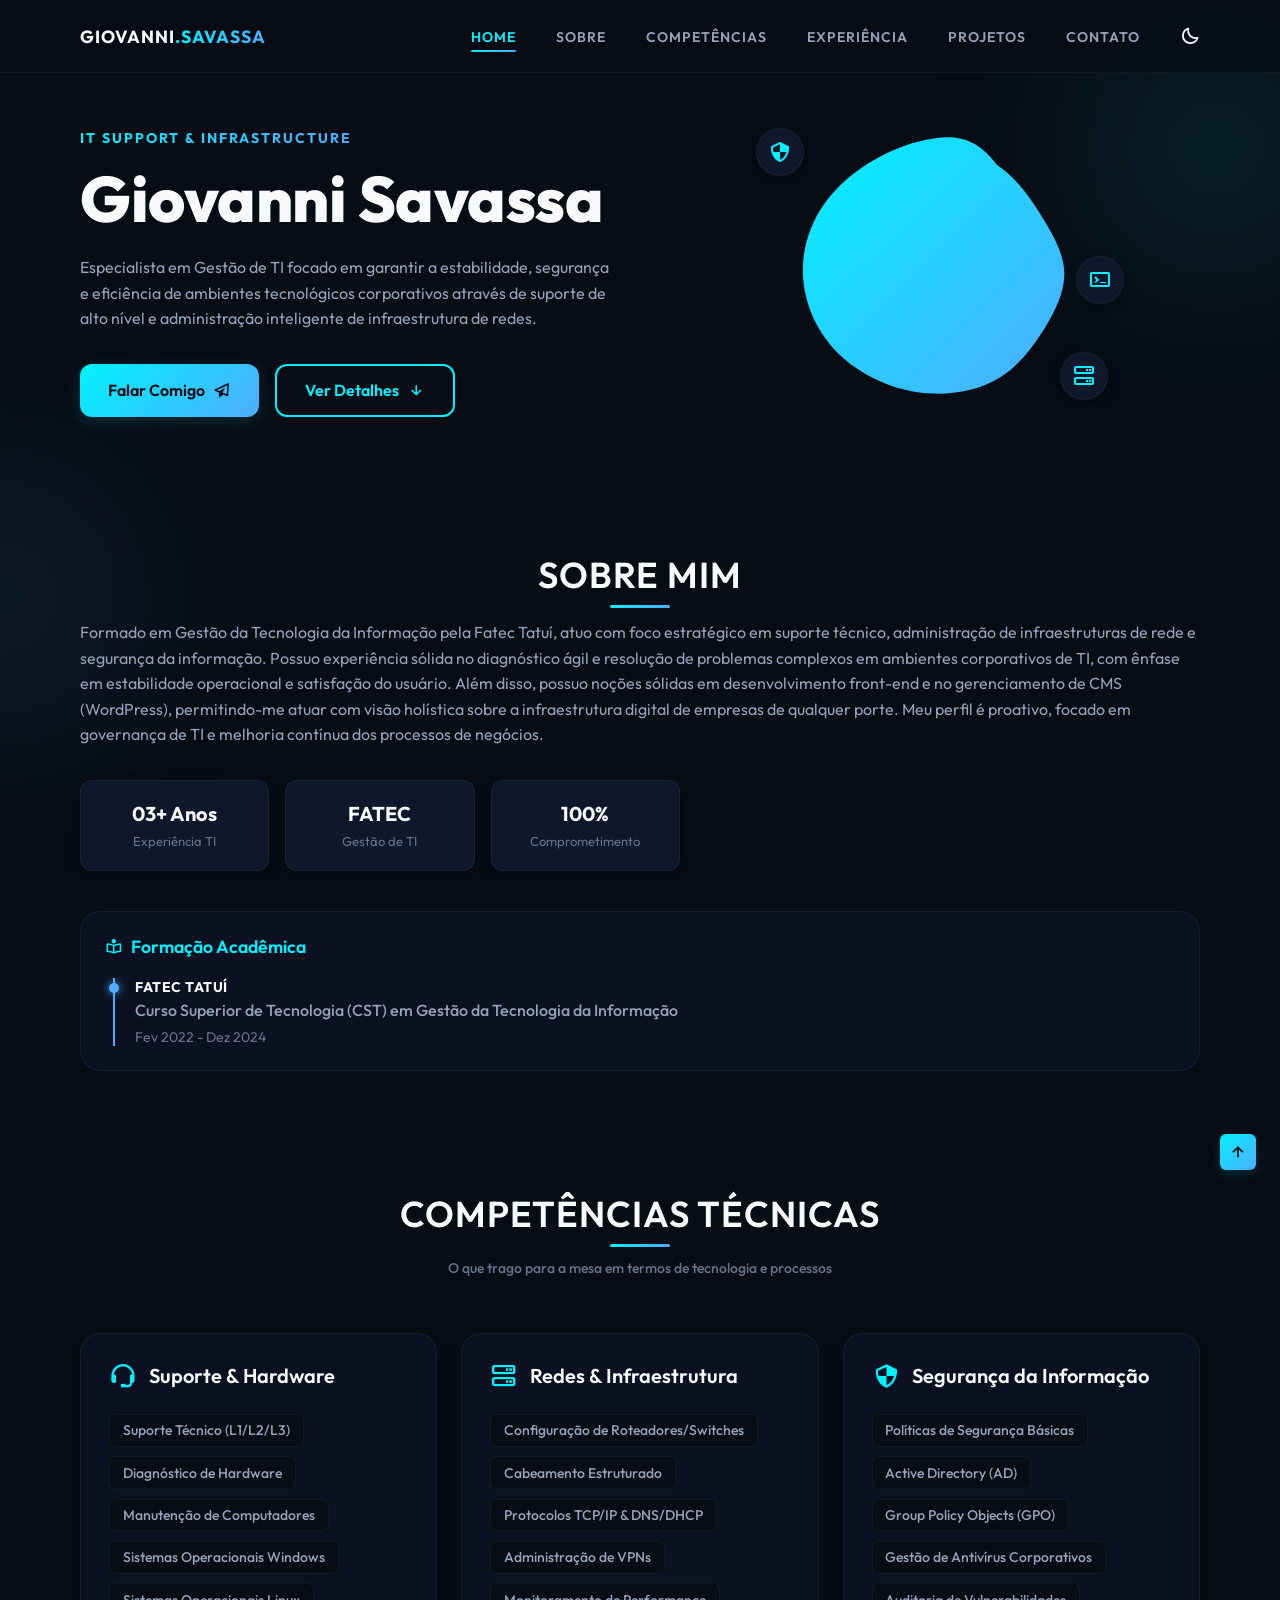
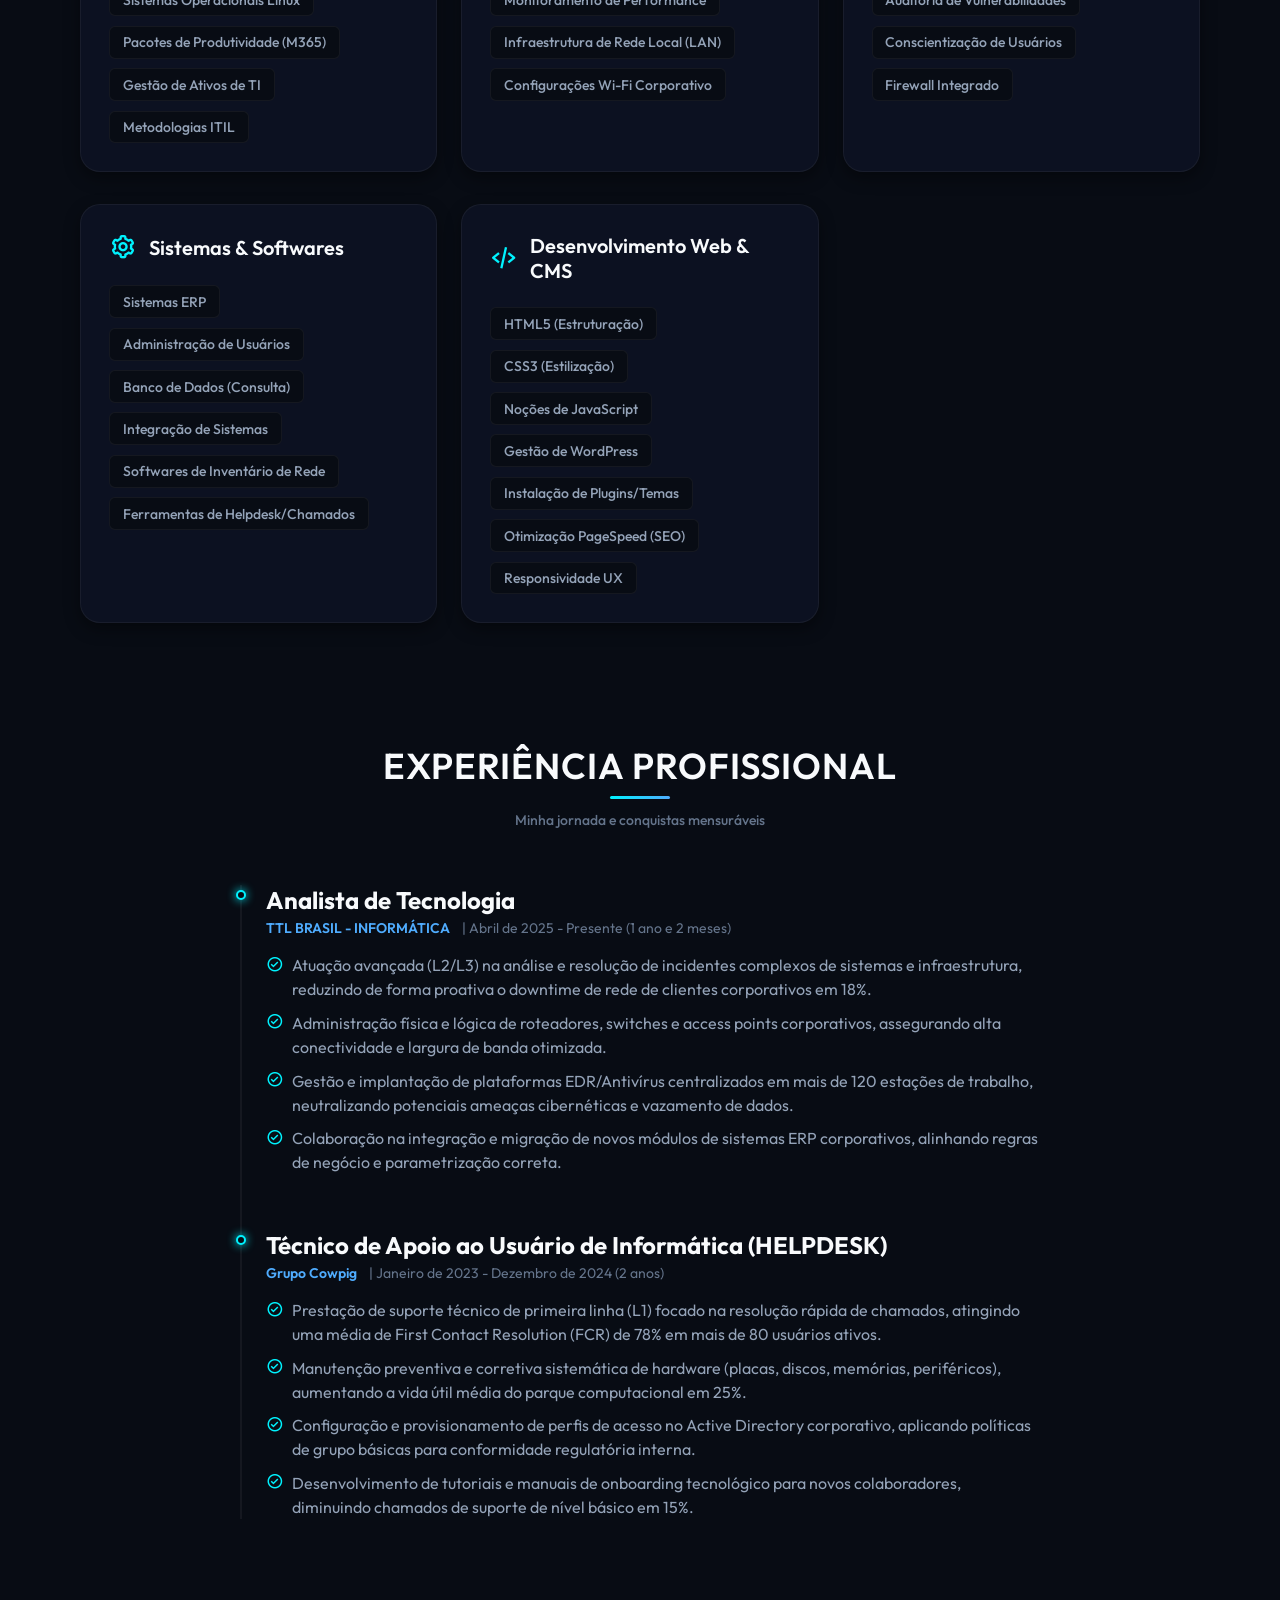
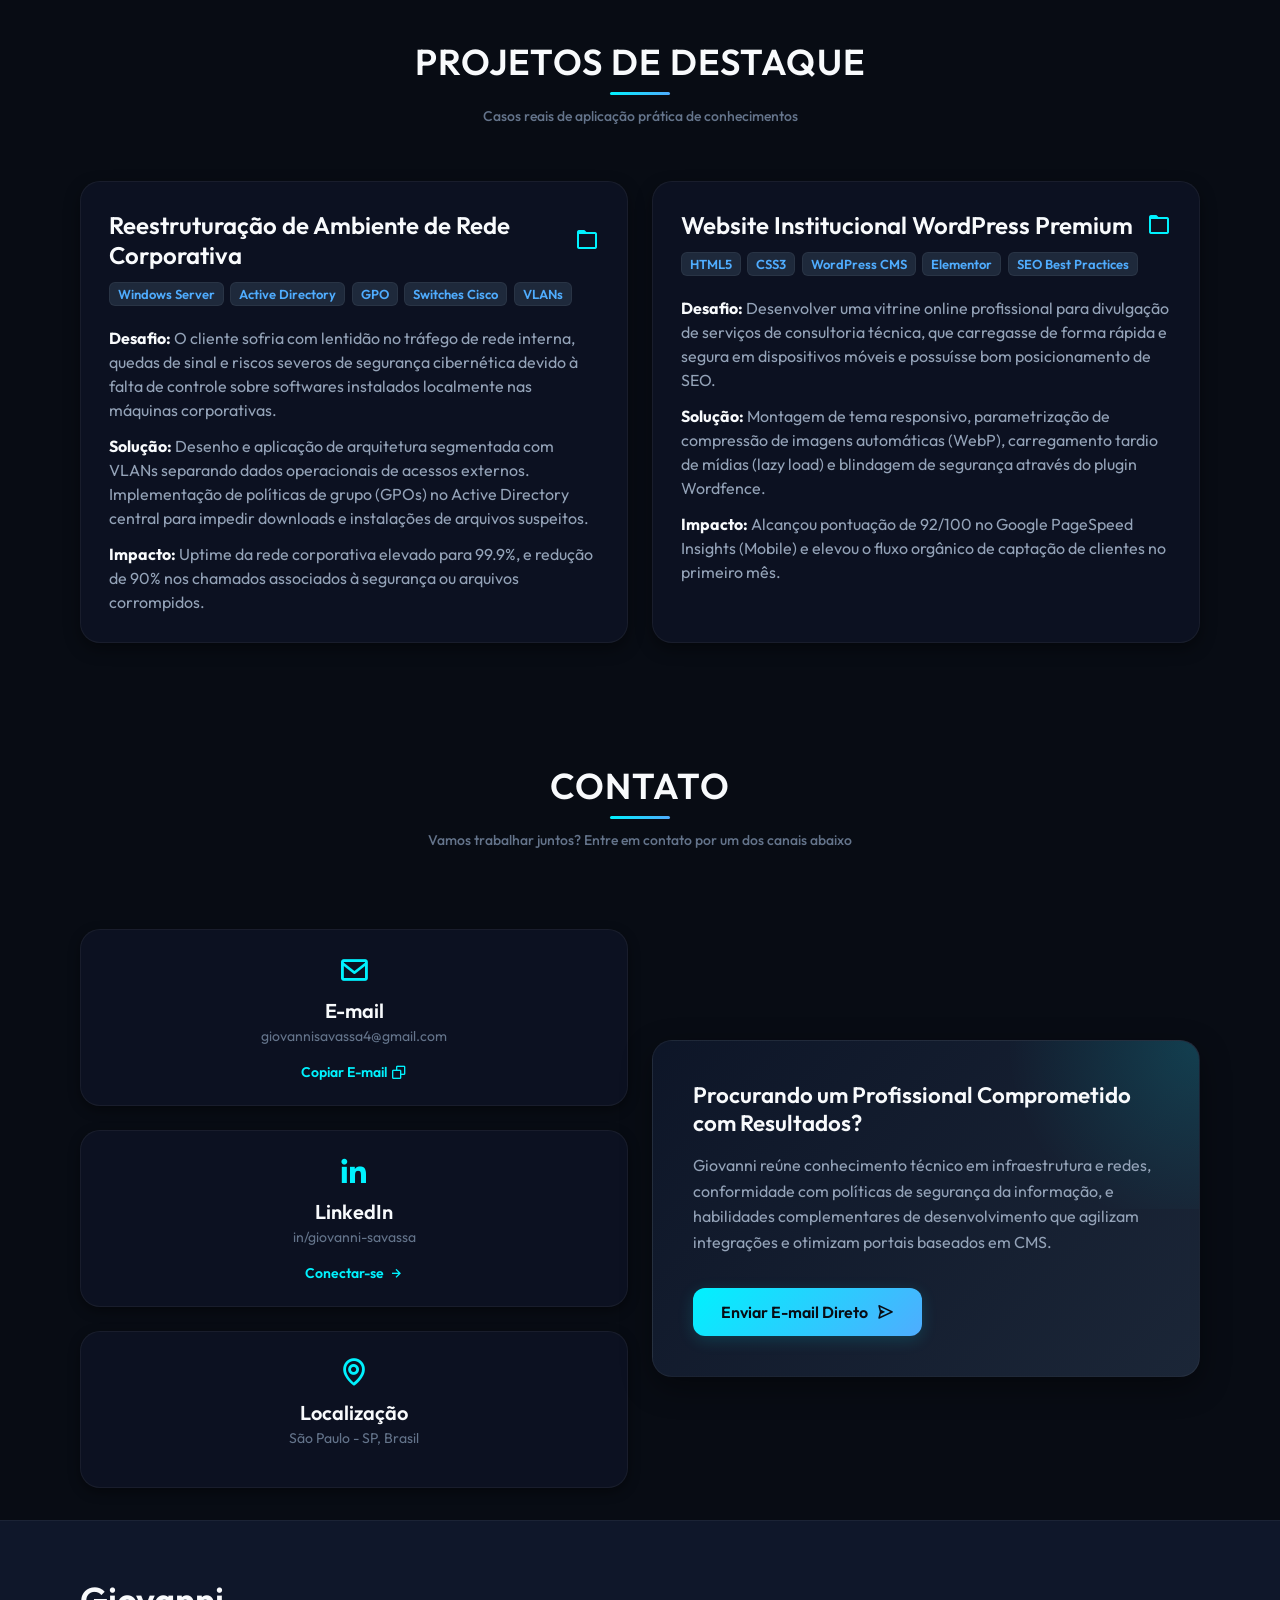
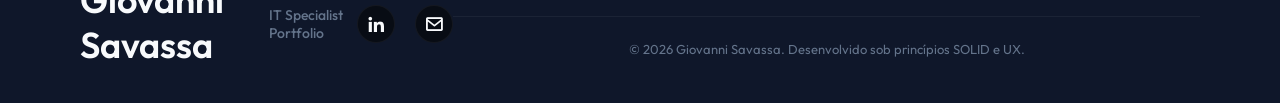
==== index.html @ abd25069 "feat: portfolio estruturado em SOLID/UX para Giovanni Savassa" ====
<!DOCTYPE html>
<html lang="pt-BR">
<head>
    <meta charset="UTF-8">
    <meta name="viewport" content="width=device-width, initial-scale=1.0">
    <meta name="description" content="Portfólio Profissional de Giovanni Savassa - Analista de TI, Suporte Técnico, Infraestrutura de Redes e Segurança da Informação.">
    <meta name="keywords" content="TI, Suporte Técnico, Redes, Segurança da Informação, WordPress, Front-End, Fatec, Giovanni Savassa">
    <meta name="author" content="Giovanni Savassa">
    
    <!-- Open Graph / Facebook -->
    <meta property="og:type" content="website">
    <meta property="og:title" content="Giovanni Savassa - IT Support & Network Specialist">
    <meta property="og:description" content="Portfólio Profissional destacando competências em suporte, infraestrutura, segurança e CMS.">
    <meta property="og:image" content="">

    <title>Giovanni Savassa | Portfólio Profissional</title>

    <!-- Google Fonts -->
    <link rel="preconnect" href="https://fonts.googleapis.com">
    <link rel="preconnect" href="https://fonts.gstatic.com" crossorigin>
    <link href="https://fonts.googleapis.com/css2?family=Outfit:wght@300;400;500;600;700;800&display=swap" rel="stylesheet">

    <!-- Boxicons para Ícones -->
    <link href="https://unpkg.com/boxicons@2.1.4/css/boxicons.min.css" rel="stylesheet">

    <!-- Estilos do Projeto (Arquitetura Modular) -->
    <link rel="stylesheet" href="assets/css/variables.css">
    <link rel="stylesheet" href="assets/css/main.css">
    <link rel="stylesheet" href="assets/css/layout.css">
    <link rel="stylesheet" href="assets/css/components.css">
</head>
<body class="dark-theme">
    <!-- Efeito de Fundo Abstrato (UX Premium) -->
    <div class="bg-glow bg-glow-1"></div>
    <div class="bg-glow bg-glow-2"></div>

    <!-- Cabeçalho & Navegação -->
    <header class="header" id="header">
        <nav class="nav container">
            <a href="#" class="nav__logo">
                GIOVANNI<span>.SAVASSA</span>
            </a>

            <div class="nav__menu" id="nav-menu">
                <ul class="nav__list">
                    <li class="nav__item"><a href="#home" class="nav__link active-link">Home</a></li>
                    <li class="nav__item"><a href="#about" class="nav__link">Sobre</a></li>
                    <li class="nav__item"><a href="#skills" class="nav__link">Competências</a></li>
                    <li class="nav__item"><a href="#experience" class="nav__link">Experiência</a></li>
                    <li class="nav__item"><a href="#projects" class="nav__link">Projetos</a></li>
                    <li class="nav__item"><a href="#contact" class="nav__link">Contato</a></li>
                </ul>
                <div class="nav__close" id="nav-close">
                    <i class="bx bx-x"></i>
                </div>
            </div>

            <div class="nav__actions">
                <!-- Alternador de Tema -->
                <i class="bx bx-moon change-theme" id="theme-button"></i>
                <!-- Toggle Menu Mobile -->
                <div class="nav__toggle" id="nav-toggle">
                    <i class="bx bx-grid-alt"></i>
                </div>
            </div>
        </nav>
    </header>

    <!-- Conteúdo Principal -->
    <main class="main-content">
        <!-- Hero Section -->
        <section class="home section" id="home">
            <div class="home__container container grid">
                <div class="home__content">
                    <span class="home__subtitle" id="hero-subtitle-tag">IT Support & Infrastructure</span>
                    <h1 class="home__title">Giovanni Savassa</h1>
                    <p class="home__description">
                        Especialista em Gestão de TI focado em garantir a estabilidade, segurança e eficiência de ambientes tecnológicos corporativos através de suporte de alto nível e administração inteligente de infraestrutura de redes.
                    </p>
                    <div class="home__buttons">
                        <a href="#contact" class="button">Falar Comigo <i class="bx bx-paper-plane button__icon"></i></a>
                        <a href="#about" class="button button--ghost">Ver Detalhes <i class="bx bx-down-arrow-alt button__icon"></i></a>
                    </div>
                </div>
                <div class="home__img-container">
                    <div class="home__blob">
                        <div class="home__blob-icon home__blob-icon-1"><i class="bx bx-shield-quarter"></i></div>
                        <div class="home__blob-icon home__blob-icon-2"><i class="bx bx-server"></i></div>
                        <div class="home__blob-icon home__blob-icon-3"><i class="bx bx-terminal"></i></div>
                        <svg class="home__blob-img" viewBox="0 0 200 200" xmlns="http://www.w3.org/2000/svg">
                            <path fill="url(#gradient-home)" d="M40.3,-67.2C51.6,-59.8,60,-48.5,67.6,-36.2C75.3,-23.9,82.3,-12,82.7,0.2C83,12.5,76.8,25,69.5,36.5C62.2,48.1,53.8,58.7,42.7,65.8C31.5,73,15.8,76.6,0.3,76C-15.1,75.4,-30.2,70.5,-42.6,63.1C-55.1,55.8,-64.8,45.9,-71.4,34.1C-78,22.2,-81.4,8.5,-80.6,-5C-79.9,-18.6,-74.9,-32,-66.8,-43.3C-58.7,-54.6,-47.5,-63.9,-35.1,-70.7C-22.7,-77.4,-11.4,-81.6,1.1,-83.4C13.5,-85.3,27.1,-84.9,40.3,-67.2Z" transform="translate(100 100)" />
                            <defs>
                                <linearGradient id="gradient-home" x1="0%" y1="0%" x2="100%" y2="100%">
                                    <stop offset="0%" stop-color="var(--first-color)" />
                                    <stop offset="100%" stop-color="var(--second-color)" />
                                </linearGradient>
                            </defs>
                        </svg>
                    </div>
                </div>
            </div>
        </section>

        <!-- Sobre Mim Section -->
        <section class="about section" id="about">
            <div class="about__container container grid">
                <div class="about__data">
                    <h2 class="section__title">Sobre Mim</h2>
                    <p class="about__description" id="about-text-placeholder">
                        <!-- Carregado Dinamicamente -->
                    </p>
                    <div class="about__info grid">
                        <div class="about__info-card">
                            <span class="about__info-title">03+ Anos</span>
                            <span class="about__info-name">Experiência TI</span>
                        </div>
                        <div class="about__info-card">
                            <span class="about__info-title">FATEC</span>
                            <span class="about__info-name">Gestão de TI</span>
                        </div>
                        <div class="about__info-card">
                            <span class="about__info-title">100%</span>
                            <span class="about__info-name">Comprometimento</span>
                        </div>
                    </div>
                    <div class="about__education">
                        <h3 class="about__education-title"><i class="bx bx-book-reader"></i> Formação Acadêmica</h3>
                        <div class="about__education-content">
                            <span class="about__education-school">FATEC Tatuí</span>
                            <p class="about__education-course">Curso Superior de Tecnologia (CST) em Gestão da Tecnologia da Informação</p>
                            <span class="about__education-date">Fev 2022 - Dez 2024</span>
                        </div>
                    </div>
                </div>
            </div>
        </section>

        <!-- Competências Section -->
        <section class="skills section" id="skills">
            <div class="container">
                <h2 class="section__title">Competências Técnicas</h2>
                <span class="section__subtitle">O que trago para a mesa em termos de tecnologia e processos</span>
                <div class="skills__container grid" id="skills-list-placeholder">
                    <!-- Carregado Dinamicamente -->
                </div>
            </div>
        </section>

        <!-- Experiência Profissional Section -->
        <section class="experience section" id="experience">
            <div class="container">
                <h2 class="section__title">Experiência Profissional</h2>
                <span class="section__subtitle">Minha jornada e conquistas mensuráveis</span>
                <div class="experience__container" id="experience-list-placeholder">
                    <!-- Carregado Dinamicamente -->
                </div>
            </div>
        </section>

        <!-- Projetos de Destaque Section -->
        <section class="projects section" id="projects">
            <div class="container">
                <h2 class="section__title">Projetos de Destaque</h2>
                <span class="section__subtitle">Casos reais de aplicação prática de conhecimentos</span>
                <div class="projects__container grid" id="projects-list-placeholder">
                    <!-- Carregado Dinamicamente -->
                </div>
            </div>
        </section>

        <!-- Contato Section -->
        <section class="contact section" id="contact">
            <div class="container">
                <h2 class="section__title">Contato</h2>
                <span class="section__subtitle">Vamos trabalhar juntos? Entre em contato por um dos canais abaixo</span>
                
                <div class="contact__container container grid">
                    <div class="contact__content">
                        <div class="contact__info">
                            <div class="contact__card">
                                <i class="bx bx-envelope contact__card-icon"></i>
                                <h3 class="contact__card-title">E-mail</h3>
                                <span class="contact__card-data">giovannisavassa4@gmail.com</span>
                                <button class="contact__button" id="copy-email-btn">
                                    Copiar E-mail <i class="bx bx-copy"></i>
                                </button>
                            </div>

                            <div class="contact__card">
                                <i class="bx bxl-linkedin contact__card-icon"></i>
                                <h3 class="contact__card-title">LinkedIn</h3>
                                <span class="contact__card-data">in/giovanni-savassa</span>
                                <a href="https://www.linkedin.com/in/giovanni-savassa" target="_blank" class="contact__button">
                                    Conectar-se <i class="bx bx-right-arrow-alt"></i>
                                </a>
                            </div>

                            <div class="contact__card">
                                <i class="bx bx-map contact__card-icon"></i>
                                <h3 class="contact__card-title">Localização</h3>
                                <span class="contact__card-data">São Paulo - SP, Brasil</span>
                            </div>
                        </div>
                    </div>
                    
                    <div class="contact__form-container">
                        <!-- Call to Action Card Premium -->
                        <div class="cta__card">
                            <h3>Procurando um Profissional Comprometido com Resultados?</h3>
                            <p>Giovanni reúne conhecimento técnico em infraestrutura e redes, conformidade com políticas de segurança da informação, e habilidades complementares de desenvolvimento que agilizam integrações e otimizam portais baseados em CMS.</p>
                            <a href="mailto:giovannisavassa4@gmail.com?subject=Contato%20Portfólio%20TI" class="button">
                                Enviar E-mail Direto <i class="bx bx-send button__icon"></i>
                            </a>
                        </div>
                    </div>
                </div>
            </div>
        </section>
    </main>

    <!-- Rodapé -->
    <footer class="footer">
        <div class="footer__container container">
            <h1 class="footer__title">Giovanni Savassa</h1>
            <p class="footer__subtitle">IT Specialist Portfolio</p>
            <ul class="footer__socials">
                <li><a href="https://www.linkedin.com/in/giovanni-savassa" target="_blank" class="footer__social"><i class="bx bxl-linkedin"></i></a></li>
                <li><a href="mailto:giovannisavassa4@gmail.com" class="footer__social"><i class="bx bx-envelope"></i></a></li>
            </ul>
            <span class="footer__copy">&#169; 2026 Giovanni Savassa. Desenvolvido sob princípios SOLID e UX.</span>
        </div>
    </footer>

    <!-- Botão Scroll Up -->
    <a href="#" class="scrollup" id="scroll-up">
        <i class="bx bx-up-arrow-alt scrollup__icon"></i>
    </a>

    <!-- Lógica da Aplicação (Entrada Principal) -->
    <script type="module" src="assets/js/main.js"></script>
</body>
</html>
---- assets/css/variables.css ----
/* ==================== DESIGN SYSTEM TOKENS ==================== */

:root {
    /* --- Font Family --- */
    --body-font: 'Outfit', sans-serif;

    /* --- Font Sizes (.5rem = 8px, 1rem = 16px, etc.) --- */
    --biggest-font-size: 2.25rem;
    --h1-font-size: 1.5rem;
    --h2-font-size: 1.25rem;
    --h3-font-size: 1rem;
    --normal-font-size: .938rem;
    --small-font-size: .813rem;
    --smaller-font-size: .75rem;

    /* --- Font Weights --- */
    --font-light: 300;
    --font-regular: 400;
    --font-medium: 500;
    --font-semibold: 600;
    --font-bold: 700;
    --font-extra-bold: 800;

    /* --- Z-index --- */
    --z-tooltip: 10;
    --z-fixed: 100;
    --z-modal: 1000;

    /* --- Transition Speed --- */
    --transition: 0.4s cubic-bezier(0.25, 0.8, 0.25, 1);
    --border-radius-lg: 1.25rem;
    --border-radius-md: 0.75rem;
    --border-radius-sm: 0.375rem;

    /* ==================== DARK THEME (DEFAULT) ==================== */
    --body-color: #080c14;
    --container-color: #0f172a;
    --card-bg: rgba(15, 23, 42, 0.6);
    --card-border: rgba(255, 255, 255, 0.05);
    
    --first-color: #00f2fe;        /* Cyan neon */
    --second-color: #4facfe;       /* Blue neon */
    --first-color-alt: #00c9d4;
    --accent-glow: rgba(0, 242, 254, 0.15);
    
    --title-color: #f8fafc;
    --text-color: #94a3b8;
    --text-color-light: #64748b;
    --shadow-color: rgba(0, 0, 0, 0.4);
    
    --header-bg: rgba(8, 12, 20, 0.8);
    --input-color: #1e293b;
}

/* ==================== LIGHT THEME ==================== */
.light-theme {
    --body-color: #f1f5f9;
    --container-color: #ffffff;
    --card-bg: rgba(255, 255, 255, 0.7);
    --card-border: rgba(0, 0, 0, 0.06);
    
    --first-color: #3b82f6;        /* Royal Blue */
    --second-color: #06b6d4;       /* Teal */
    --first-color-alt: #2563eb;
    --accent-glow: rgba(59, 130, 246, 0.15);
    
    --title-color: #0f172a;
    --text-color: #475569;
    --text-color-light: #64748b;
    --shadow-color: rgba(148, 163, 184, 0.15);
    
    --header-bg: rgba(241, 245, 249, 0.8);
    --input-color: #f8fafc;
}

/* --- Responsive Typography Overrides --- */
@media screen and (min-width: 968px) {
    :root {
        --biggest-font-size: 4rem;
        --h1-font-size: 2.25rem;
        --h2-font-size: 1.5rem;
        --h3-font-size: 1.25rem;
        --normal-font-size: 1rem;
        --small-font-size: .875rem;
        --smaller-font-size: .813rem;
    }
}
---- assets/css/main.css ----
/* ==================== GLOBAL RESETS ==================== */
* {
    box-sizing: border-box;
    padding: 0;
    margin: 0;
}

html {
    scroll-behavior: smooth;
}

body {
    font-family: var(--body-font);
    font-size: var(--normal-font-size);
    background-color: var(--body-color);
    color: var(--text-color);
    transition: background-color var(--transition), color var(--transition);
    overflow-x: hidden;
}

h1, h2, h3, h4 {
    color: var(--title-color);
    font-weight: var(--font-semibold);
    line-height: 1.25;
}

ul {
    list-style: none;
}

a {
    text-decoration: none;
}

img, svg {
    max-width: 100%;
    height: auto;
}

button, input {
    border: none;
    outline: none;
    font-family: var(--body-font);
}

/* ==================== REUSABLE LAYOUT CLASSES ==================== */
.container {
    max-width: 1120px;
    margin-inline: 1.5rem;
}

.grid {
    display: grid;
    gap: 1.5rem;
}

.section {
    padding-block: 5.5rem 2rem;
}

.section__title {
    text-align: center;
    font-size: var(--h1-font-size);
    margin-bottom: 0.75rem;
    position: relative;
    text-transform: uppercase;
    letter-spacing: 1px;
}

.section__title::after {
    content: '';
    display: block;
    width: 60px;
    height: 3px;
    background: linear-gradient(90deg, var(--first-color), var(--second-color));
    margin: 0.5rem auto 0;
    border-radius: var(--border-radius-sm);
}

.section__subtitle {
    display: block;
    text-align: center;
    font-size: var(--small-font-size);
    color: var(--text-color-light);
    margin-bottom: 3.5rem;
    font-weight: var(--font-medium);
}

/* ==================== BACKGROUND DECORATIVE GLOW (UX PREMIUM) ==================== */
.bg-glow {
    position: absolute;
    width: 30vw;
    height: 30vw;
    border-radius: 50%;
    background: radial-gradient(circle, var(--accent-glow) 0%, rgba(0,0,0,0) 70%);
    filter: blur(80px);
    z-index: -1;
    pointer-events: none;
}

.bg-glow-1 {
    top: -5%;
    right: -10%;
}

.bg-glow-2 {
    top: 45%;
    left: -15%;
    background: radial-gradient(circle, rgba(79, 172, 254, 0.15) 0%, rgba(0,0,0,0) 70%);
}

/* ==================== MEDIA QUERIES (BREAKPOINTS) ==================== */
@media screen and (min-width: 768px) {
    .container {
        margin-inline: auto;
    }
}

@media screen and (max-width: 340px) {
    .container {
        margin-inline: 1rem;
    }
}
---- assets/css/layout.css ----
/* ==================== HEADER & NAV ==================== */
.header {
    position: fixed;
    top: 0;
    left: 0;
    width: 100%;
    background-color: var(--header-bg);
    backdrop-filter: blur(12px);
    -webkit-backdrop-filter: blur(12px);
    border-bottom: 1px solid var(--card-border);
    z-index: var(--z-fixed);
    transition: background-color var(--transition), border-color var(--transition), box-shadow var(--transition);
}

.nav {
    height: 3.5rem;
    display: flex;
    justify-content: space-between;
    align-items: center;
}

.nav__logo {
    font-size: 1.1rem;
    font-weight: var(--font-bold);
    color: var(--title-color);
    letter-spacing: 1px;
}

.nav__logo span {
    background: linear-gradient(90deg, var(--first-color), var(--second-color));
    -webkit-background-clip: text;
    -webkit-text-fill-color: transparent;
}

.nav__actions {
    display: flex;
    align-items: center;
    column-gap: 1.25rem;
}

.change-theme {
    font-size: 1.25rem;
    color: var(--title-color);
    cursor: pointer;
    transition: color var(--transition), transform var(--transition);
}

.change-theme:hover {
    color: var(--first-color);
    transform: scale(1.1) rotate(15deg);
}

.nav__toggle {
    font-size: 1.25rem;
    color: var(--title-color);
    cursor: pointer;
    display: inline-flex;
}

/* Navigation for Mobile Devices */
@media screen and (max-width: 767px) {
    .nav__menu {
        position: fixed;
        top: -100%;
        left: 0;
        width: 100%;
        background-color: var(--body-color);
        border-bottom: 1px solid var(--card-border);
        box-shadow: 0 8px 24px var(--shadow-color);
        padding-block: 4rem 3rem;
        transition: top 0.4s ease-in-out;
        z-index: var(--z-fixed);
    }
}

.nav__list {
    display: flex;
    flex-direction: column;
    row-gap: 2rem;
    align-items: center;
}

.nav__link {
    color: var(--text-color);
    font-weight: var(--font-semibold);
    text-transform: uppercase;
    font-size: var(--small-font-size);
    letter-spacing: 1px;
    transition: color var(--transition);
    position: relative;
}

.nav__link:hover,
.nav__link.active-link {
    color: var(--first-color);
}

.nav__link::after {
    content: '';
    position: absolute;
    bottom: -6px;
    left: 0;
    width: 0;
    height: 2px;
    background: linear-gradient(90deg, var(--first-color), var(--second-color));
    transition: width var(--transition);
    border-radius: var(--border-radius-sm);
}

.nav__link:hover::after,
.nav__link.active-link::after {
    width: 100%;
}

.nav__close {
    position: absolute;
    top: 1rem;
    right: 1.5rem;
    font-size: 1.5rem;
    color: var(--title-color);
    cursor: pointer;
}

/* Show Menu */
.show-menu {
    top: 0 !important;
}

/* Header Scroll effect shadow */
.scroll-header {
    box-shadow: 0 4px 20px var(--shadow-color);
}

/* ==================== FOOTER ==================== */
.footer {
    background-color: var(--container-color);
    border-top: 1px solid var(--card-border);
    padding-block: 3.5rem 2rem;
    text-align: center;
    transition: background-color var(--transition), border-color var(--transition);
}

.footer__container {
    row-gap: 1.5rem;
}

.footer__title {
    font-size: var(--h1-font-size);
    margin-bottom: 0.25rem;
}

.footer__subtitle {
    font-size: var(--small-font-size);
    color: var(--text-color-light);
    font-weight: var(--font-medium);
}

.footer__socials {
    display: flex;
    justify-content: center;
    column-gap: 1.25rem;
    margin-block: 1rem;
}

.footer__social {
    display: inline-flex;
    padding: 0.5rem;
    background-color: var(--body-color);
    border: 1px solid var(--card-border);
    border-radius: 50%;
    color: var(--title-color);
    font-size: 1.25rem;
    transition: color var(--transition), background-color var(--transition), border-color var(--transition), transform var(--transition);
}

.footer__social:hover {
    color: var(--body-color);
    background: linear-gradient(135deg, var(--first-color), var(--second-color));
    border-color: transparent;
    transform: translateY(-3px);
}

.footer__copy {
    display: block;
    font-size: var(--smaller-font-size);
    color: var(--text-color-light);
    margin-top: 2rem;
}

/* ==================== SCROLL UP ==================== */
.scrollup {
    position: fixed;
    right: 1.5rem;
    bottom: -30%;
    background: linear-gradient(135deg, var(--first-color), var(--second-color));
    padding: 0.5rem;
    border-radius: var(--border-radius-sm);
    display: inline-flex;
    z-index: var(--z-tooltip);
    box-shadow: 0 4px 12px var(--accent-glow);
    transition: bottom 0.4s, transform var(--transition);
}

.scrollup__icon {
    font-size: 1.25rem;
    color: var(--body-color);
}

.scrollup:hover {
    transform: translateY(-5px);
}

/* Show Scroll Up */
.show-scroll {
    bottom: 3rem;
}

/* ==================== RESPONSIVE DESIGN (DESKTOP) ==================== */
@media screen and (min-width: 768px) {
    .nav {
        height: 4.5rem;
    }
    .nav__toggle, .nav__close {
        display: none;
    }
    .nav__list {
        flex-direction: row;
        column-gap: 2.5rem;
    }
    .nav__menu {
        margin-left: auto;
        margin-right: 2.5rem;
    }
    
    .footer__container {
        display: flex;
        justify-content: space-between;
        align-items: center;
        text-align: left;
    }
    .footer__socials {
        margin-block: 0;
    }
    .footer__copy {
        margin-top: 0;
        width: 100%;
        text-align: center;
        border-top: 1px solid var(--card-border);
        padding-top: 1.5rem;
        margin-top: 1.5rem;
    }
}
---- assets/css/components.css ----
/* ==================== BUTTONS ==================== */
.button {
    display: inline-flex;
    align-items: center;
    column-gap: .5rem;
    background: linear-gradient(135deg, var(--first-color), var(--second-color));
    color: var(--body-color);
    padding: .9rem 1.75rem;
    border-radius: var(--border-radius-md);
    font-weight: var(--font-semibold);
    box-shadow: 0 4px 16px var(--accent-glow);
    transition: transform var(--transition), box-shadow var(--transition);
    cursor: pointer;
}

.button:hover {
    transform: translateY(-3px);
    box-shadow: 0 8px 24px var(--accent-glow);
}

.button__icon {
    font-size: 1.15rem;
    transition: transform var(--transition);
}

.button:hover .button__icon {
    transform: translateX(3px);
}

.button--ghost {
    background: transparent;
    border: 2px solid var(--first-color);
    color: var(--first-color);
    box-shadow: none;
}

.button--ghost:hover {
    background: linear-gradient(135deg, var(--first-color), var(--second-color));
    color: var(--body-color);
    border-color: transparent;
}

/* ==================== HERO SECTION (HOME) ==================== */
.home__container {
    row-gap: 2rem;
    align-items: center;
    padding-top: 1.5rem;
}

.home__content {
    text-align: left;
}

.home__subtitle {
    display: inline-block;
    font-size: var(--small-font-size);
    font-weight: var(--font-bold);
    text-transform: uppercase;
    letter-spacing: 2px;
    background: linear-gradient(90deg, var(--first-color), var(--second-color));
    -webkit-background-clip: text;
    -webkit-text-fill-color: transparent;
    margin-bottom: 0.75rem;
}

.home__title {
    font-size: var(--biggest-font-size);
    font-weight: var(--font-extra-bold);
    margin-bottom: 1rem;
    letter-spacing: -0.5px;
}

.home__description {
    font-size: var(--normal-font-size);
    line-height: 1.6;
    margin-bottom: 2rem;
}

.home__buttons {
    display: flex;
    flex-wrap: wrap;
    gap: 1rem;
}

.home__img-container {
    display: flex;
    justify-content: center;
}

.home__blob {
    width: 250px;
    height: 250px;
    position: relative;
}

.home__blob-img {
    width: 100%;
    height: 100%;
    animation: blob-animate 8s ease-in-out infinite alternate;
}

/* Floating icons within Hero Blob for Senior/Tech Feel */
.home__blob-icon {
    position: absolute;
    width: 48px;
    height: 48px;
    background-color: var(--container-color);
    border: 1px solid var(--card-border);
    border-radius: 50%;
    display: flex;
    align-items: center;
    justify-content: center;
    color: var(--first-color);
    font-size: 1.5rem;
    box-shadow: 0 4px 12px var(--shadow-color);
    z-index: 5;
    animation: float-animate 4s ease-in-out infinite alternate;
}

.home__blob-icon-1 {
    top: 5%;
    left: -5%;
}

.home__blob-icon-2 {
    bottom: 10%;
    right: -5%;
    animation-delay: 1.5s;
}

.home__blob-icon-3 {
    top: 45%;
    right: -10%;
    animation-delay: 0.7s;
}

/* ==================== ABOUT SECTION ==================== */
.about__container {
    row-gap: 2rem;
}

.about__description {
    line-height: 1.6;
    margin-bottom: 2rem;
    font-size: 1rem;
}

.about__info {
    grid-template-columns: repeat(3, 1fr);
    gap: 1rem;
    margin-bottom: 2.5rem;
}

.about__info-card {
    background-color: var(--container-color);
    border: 1px solid var(--card-border);
    border-radius: var(--border-radius-md);
    padding: 1.25rem .75rem;
    text-align: center;
    box-shadow: 0 4px 12px var(--shadow-color);
    transition: transform var(--transition), border-color var(--transition);
}

.about__info-card:hover {
    transform: translateY(-5px);
    border-color: var(--first-color);
}

.about__info-title {
    display: block;
    font-size: var(--h3-font-size);
    font-weight: var(--font-bold);
    color: var(--title-color);
    margin-bottom: .25rem;
}

.about__info-name {
    font-size: var(--smaller-font-size);
    color: var(--text-color-light);
}

.about__education {
    background: var(--card-bg);
    border: 1px solid var(--card-border);
    border-radius: var(--border-radius-lg);
    padding: 1.5rem;
    backdrop-filter: blur(8px);
}

.about__education-title {
    font-size: 1.1rem;
    margin-bottom: 1.25rem;
    display: flex;
    align-items: center;
    column-gap: 0.5rem;
    color: var(--first-color);
}

.about__education-content {
    border-left: 2px solid var(--second-color);
    padding-left: 1.25rem;
    margin-left: 0.5rem;
    position: relative;
}

.about__education-content::before {
    content: '';
    position: absolute;
    left: -6px;
    top: 5px;
    width: 10px;
    height: 10px;
    background-color: var(--second-color);
    border-radius: 50%;
    box-shadow: 0 0 8px var(--second-color);
}

.about__education-school {
    display: block;
    font-size: var(--small-font-size);
    font-weight: var(--font-bold);
    color: var(--title-color);
    text-transform: uppercase;
    letter-spacing: 0.5px;
    margin-bottom: 0.25rem;
}

.about__education-course {
    font-size: var(--normal-font-size);
    color: var(--text-color);
    margin-bottom: 0.5rem;
    font-weight: var(--font-medium);
}

.about__education-date {
    display: block;
    font-size: var(--small-font-size);
    color: var(--text-color-light);
}

/* ==================== SKILLS SECTION ==================== */
.skills__container {
    grid-template-columns: 1fr;
    row-gap: 2rem;
}

.skills__card {
    background: var(--card-bg);
    border: 1px solid var(--card-border);
    border-radius: var(--border-radius-lg);
    padding: 1.75rem;
    box-shadow: 0 6px 16px var(--shadow-color);
    transition: transform var(--transition), border-color var(--transition);
}

.skills__card:hover {
    transform: translateY(-5px);
    border-color: rgba(0, 242, 254, 0.2);
}

.skills__card-header {
    display: flex;
    align-items: center;
    column-gap: 0.75rem;
    margin-bottom: 1.5rem;
}

.skills__card-icon {
    font-size: 1.75rem;
    color: var(--first-color);
}

.skills__card-title {
    font-size: var(--h3-font-size);
}

.skills__tags {
    display: flex;
    flex-wrap: wrap;
    gap: 0.6rem;
}

.skills__tag {
    font-size: var(--small-font-size);
    background-color: var(--body-color);
    border: 1px solid var(--card-border);
    color: var(--text-color);
    padding: 0.4rem 0.8rem;
    border-radius: var(--border-radius-sm);
    font-weight: var(--font-medium);
    transition: color var(--transition), border-color var(--transition), background-color var(--transition);
}

.skills__tag:hover {
    border-color: var(--first-color);
    color: var(--title-color);
    background-color: rgba(0, 242, 254, 0.05);
}

/* ==================== EXPERIENCE SECTION ==================== */
.experience__container {
    max-width: 800px;
    margin: 0 auto;
    position: relative;
    padding-left: 1.5rem;
    border-left: 2px solid var(--card-border);
}

.experience__item {
    position: relative;
    margin-bottom: 3.5rem;
}

.experience__item:last-child {
    margin-bottom: 0;
}

.experience__marker {
    position: absolute;
    left: calc(-1.5rem - 6px);
    top: 5px;
    width: 10px;
    height: 10px;
    background-color: var(--body-color);
    border: 2px solid var(--first-color);
    border-radius: 50%;
    box-shadow: 0 0 10px var(--first-color);
    transition: background-color var(--transition);
}

.experience__item:hover .experience__marker {
    background-color: var(--first-color);
}

.experience__role {
    font-size: var(--h2-font-size);
    font-weight: var(--font-bold);
    margin-bottom: 0.25rem;
}

.experience__company-info {
    display: flex;
    flex-wrap: wrap;
    align-items: center;
    column-gap: 0.75rem;
    row-gap: 0.25rem;
    margin-bottom: 1rem;
    font-size: var(--small-font-size);
}

.experience__company {
    color: var(--second-color);
    font-weight: var(--font-semibold);
}

.experience__period {
    color: var(--text-color-light);
}

.experience__bullets {
    display: flex;
    flex-direction: column;
    row-gap: 0.6rem;
}

.experience__bullet {
    display: flex;
    align-items: flex-start;
    column-gap: 0.5rem;
    line-height: 1.5;
}

.experience__bullet-icon {
    font-size: 1.1rem;
    color: var(--first-color);
    margin-top: 0.15rem;
}

/* ==================== PROJECTS SECTION ==================== */
.projects__container {
    grid-template-columns: 1fr;
}

.projects__card {
    background: var(--card-bg);
    border: 1px solid var(--card-border);
    border-radius: var(--border-radius-lg);
    padding: 1.75rem;
    box-shadow: 0 6px 16px var(--shadow-color);
    display: flex;
    flex-direction: column;
    transition: transform var(--transition), border-color var(--transition), box-shadow var(--transition);
}

.projects__card:hover {
    transform: translateY(-8px);
    border-color: var(--first-color);
    box-shadow: 0 12px 30px rgba(0, 242, 254, 0.1);
}

.projects__project-title {
    font-size: var(--h2-font-size);
    margin-bottom: 0.75rem;
    display: flex;
    justify-content: space-between;
    align-items: center;
}

.projects__project-title i {
    color: var(--first-color);
}

.projects__tech-list {
    display: flex;
    flex-wrap: wrap;
    gap: 0.4rem;
    margin-bottom: 1.25rem;
}

.projects__tech-badge {
    font-size: var(--smaller-font-size);
    background-color: var(--input-color);
    border: 1px solid var(--card-border);
    color: var(--second-color);
    padding: 0.2rem 0.5rem;
    border-radius: var(--border-radius-sm);
    font-weight: var(--font-semibold);
}

.projects__body {
    flex-grow: 1;
    display: flex;
    flex-direction: column;
    row-gap: 0.75rem;
}

.projects__detail {
    font-size: var(--normal-font-size);
    line-height: 1.5;
}

.projects__detail strong {
    color: var(--title-color);
}

/* ==================== CONTACT SECTION ==================== */
.contact__container {
    row-gap: 2.5rem;
    padding-top: 1.5rem;
}

.contact__content {
    display: flex;
    flex-direction: column;
    row-gap: 1.5rem;
}

.contact__info {
    display: grid;
    gap: 1.5rem;
}

.contact__card {
    background: var(--card-bg);
    border: 1px solid var(--card-border);
    border-radius: var(--border-radius-lg);
    padding: 1.5rem;
    text-align: center;
    box-shadow: 0 4px 12px var(--shadow-color);
    transition: transform var(--transition), border-color var(--transition);
}

.contact__card:hover {
    transform: translateY(-5px);
    border-color: var(--first-color);
}

.contact__card-icon {
    font-size: 2rem;
    color: var(--first-color);
    margin-bottom: 0.75rem;
}

.contact__card-title {
    font-size: var(--h3-font-size);
    margin-bottom: 0.25rem;
}

.contact__card-data {
    display: block;
    font-size: var(--small-font-size);
    color: var(--text-color-light);
    margin-bottom: 1rem;
}

.contact__button {
    display: inline-flex;
    align-items: center;
    column-gap: 0.25rem;
    color: var(--first-color);
    font-size: var(--small-font-size);
    font-weight: var(--font-semibold);
    background: transparent;
    cursor: pointer;
}

.contact__button i {
    font-size: 1rem;
    transition: transform var(--transition);
}

.contact__button:hover i {
    transform: translateX(3px);
}

/* CTA Card Premium */
.cta__card {
    background: linear-gradient(135deg, rgba(15, 23, 42, 0.9), rgba(30, 41, 59, 0.9));
    border: 1px solid var(--card-border);
    border-radius: var(--border-radius-lg);
    padding: 2.5rem;
    height: 100%;
    display: flex;
    flex-direction: column;
    justify-content: center;
    box-shadow: 0 10px 30px var(--shadow-color);
    position: relative;
    overflow: hidden;
}

.cta__card::before {
    content: '';
    position: absolute;
    top: -50%;
    right: -50%;
    width: 100%;
    height: 100%;
    background: radial-gradient(circle, var(--accent-glow) 0%, transparent 60%);
    z-index: 1;
    pointer-events: none;
}

.cta__card h3 {
    font-size: 1.4rem;
    margin-bottom: 1rem;
    position: relative;
    z-index: 2;
}

.cta__card p {
    font-size: var(--normal-font-size);
    line-height: 1.6;
    margin-bottom: 2rem;
    color: var(--text-color);
    position: relative;
    z-index: 2;
}

.cta__card .button {
    align-self: flex-start;
    position: relative;
    z-index: 2;
}

/* ==================== ANIMATIONS ==================== */
@keyframes blob-animate {
    0% {
        border-radius: 60% 40% 30% 70% / 60% 30% 70% 40%;
    }
    50% {
        border-radius: 30% 60% 70% 40% / 50% 60% 30% 60%;
    }
    100% {
        border-radius: 60% 40% 30% 70% / 60% 30% 70% 40%;
    }
}

@keyframes float-animate {
    0% {
        transform: translateY(0);
    }
    100% {
        transform: translateY(-10px);
    }
}

/* ==================== MEDIA QUERIES (RESPONSIVENESS) ==================== */
@media screen and (min-width: 576px) {
    .skills__container {
        grid-template-columns: repeat(2, 1fr);
    }
    .contact__info {
        grid-template-columns: repeat(2, 1fr);
    }
    .contact__card:last-child {
        grid-column: span 2;
    }
}

@media screen and (min-width: 768px) {
    .home__container {
        grid-template-columns: repeat(2, 1fr);
        column-gap: 3rem;
    }
    .home__title {
        font-size: var(--biggest-font-size);
    }
    .home__blob {
        width: 320px;
        height: 320px;
    }
    
    .about__container {
        grid-template-columns: 1fr;
    }
    .about__info {
        max-width: 600px;
    }
    
    .projects__container {
        grid-template-columns: repeat(2, 1fr);
    }
    
    .contact__container {
        grid-template-columns: 1fr 1fr;
        align-items: center;
    }
    .contact__card:last-child {
        grid-column: auto;
    }
    .contact__info {
        grid-template-columns: 1fr;
    }
}

@media screen and (min-width: 968px) {
    .skills__container {
        grid-template-columns: repeat(3, 1fr);
    }
}
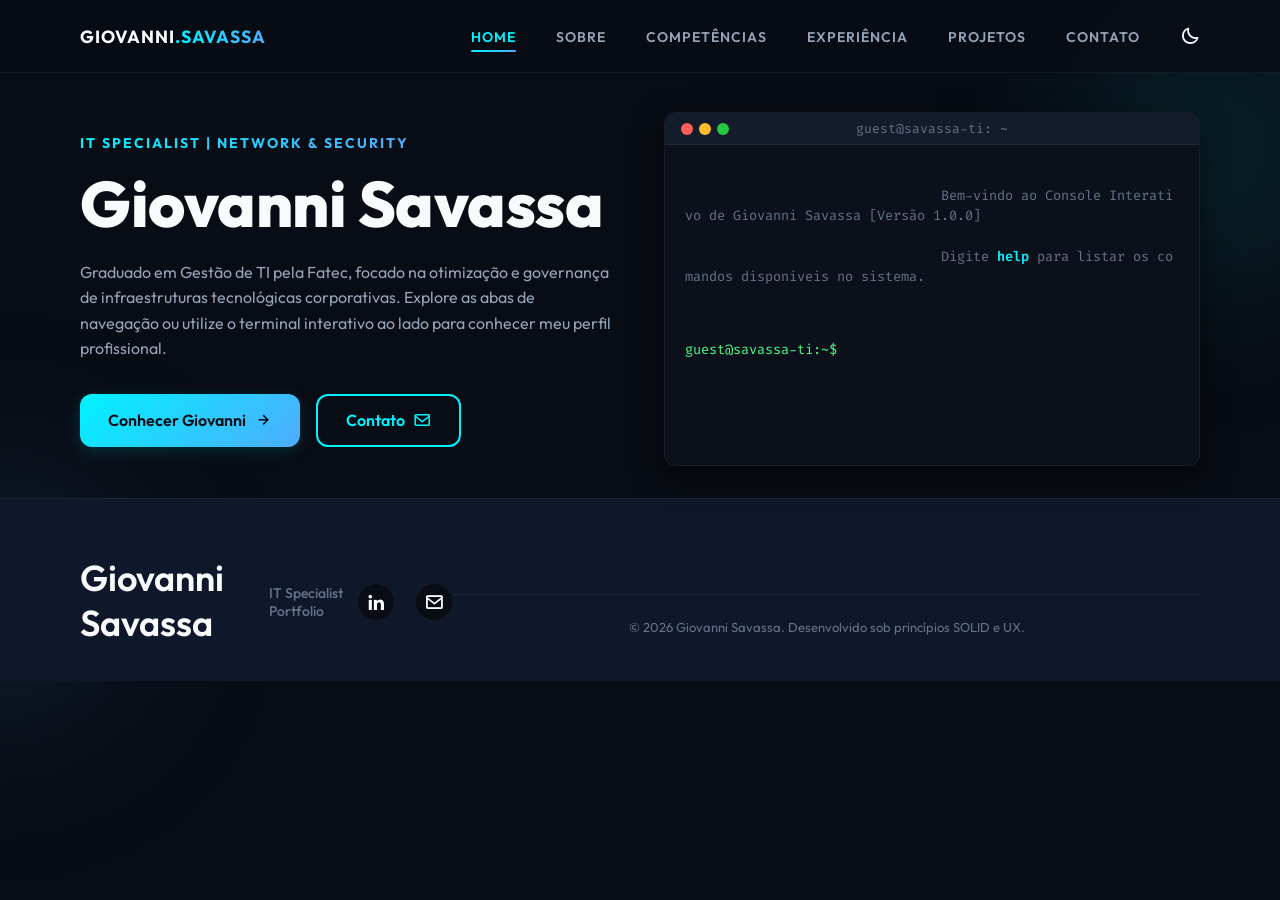
==== commit 5a180e29: "feat: migrate to multi-page premium portfolio with interactive CLI terminal" ====
--- a/index.html
+++ b/index.html
@@ -7,48 +7,42 @@
     <meta name="keywords" content="TI, Suporte Técnico, Redes, Segurança da Informação, WordPress, Front-End, Fatec, Giovanni Savassa">
     <meta name="author" content="Giovanni Savassa">
     
-    <!-- Open Graph / Facebook -->
-    <meta property="og:type" content="website">
-    <meta property="og:title" content="Giovanni Savassa - IT Support & Network Specialist">
-    <meta property="og:description" content="Portfólio Profissional destacando competências em suporte, infraestrutura, segurança e CMS.">
-    <meta property="og:image" content="">
-
-    <title>Giovanni Savassa | Portfólio Profissional</title>
+    <title>Giovanni Savassa | Portfólio Profissional (Home)</title>
 
     <!-- Google Fonts -->
     <link rel="preconnect" href="https://fonts.googleapis.com">
     <link rel="preconnect" href="https://fonts.gstatic.com" crossorigin>
-    <link href="https://fonts.googleapis.com/css2?family=Outfit:wght@300;400;500;600;700;800&display=swap" rel="stylesheet">
+    <link href="https://fonts.googleapis.com/css2?family=Outfit:wght@300;400;500;600;700;800&family=Fira+Code:wght@400;500;600&display=swap" rel="stylesheet">
 
     <!-- Boxicons para Ícones -->
     <link href="https://unpkg.com/boxicons@2.1.4/css/boxicons.min.css" rel="stylesheet">
 
-    <!-- Estilos do Projeto (Arquitetura Modular) -->
+    <!-- Estilos do Projeto -->
     <link rel="stylesheet" href="assets/css/variables.css">
     <link rel="stylesheet" href="assets/css/main.css">
     <link rel="stylesheet" href="assets/css/layout.css">
     <link rel="stylesheet" href="assets/css/components.css">
 </head>
 <body class="dark-theme">
-    <!-- Efeito de Fundo Abstrato (UX Premium) -->
+    <!-- Efeitos de Fundo (Glow) -->
     <div class="bg-glow bg-glow-1"></div>
     <div class="bg-glow bg-glow-2"></div>
 
-    <!-- Cabeçalho & Navegação -->
+    <!-- Cabeçalho & Navegação Global -->
     <header class="header" id="header">
         <nav class="nav container">
-            <a href="#" class="nav__logo">
+            <a href="index.html" class="nav__logo">
                 GIOVANNI<span>.SAVASSA</span>
             </a>
 
             <div class="nav__menu" id="nav-menu">
                 <ul class="nav__list">
-                    <li class="nav__item"><a href="#home" class="nav__link active-link">Home</a></li>
-                    <li class="nav__item"><a href="#about" class="nav__link">Sobre</a></li>
-                    <li class="nav__item"><a href="#skills" class="nav__link">Competências</a></li>
-                    <li class="nav__item"><a href="#experience" class="nav__link">Experiência</a></li>
-                    <li class="nav__item"><a href="#projects" class="nav__link">Projetos</a></li>
-                    <li class="nav__item"><a href="#contact" class="nav__link">Contato</a></li>
+                    <li class="nav__item"><a href="index.html" class="nav__link active-link">Home</a></li>
+                    <li class="nav__item"><a href="about.html" class="nav__link">Sobre</a></li>
+                    <li class="nav__item"><a href="skills.html" class="nav__link">Competências</a></li>
+                    <li class="nav__item"><a href="experience.html" class="nav__link">Experiência</a></li>
+                    <li class="nav__item"><a href="projects.html" class="nav__link">Projetos</a></li>
+                    <li class="nav__item"><a href="contact.html" class="nav__link">Contato</a></li>
                 </ul>
                 <div class="nav__close" id="nav-close">
                     <i class="bx bx-x"></i>
@@ -56,9 +50,7 @@
             </div>
 
             <div class="nav__actions">
-                <!-- Alternador de Tema -->
                 <i class="bx bx-moon change-theme" id="theme-button"></i>
-                <!-- Toggle Menu Mobile -->
                 <div class="nav__toggle" id="nav-toggle">
                     <i class="bx bx-grid-alt"></i>
                 </div>
@@ -68,149 +60,44 @@
 
     <!-- Conteúdo Principal -->
     <main class="main-content">
-        <!-- Hero Section -->
+        <!-- Hero Section com CLI Terminal -->
         <section class="home section" id="home">
             <div class="home__container container grid">
+                <!-- Apresentação Rápida -->
                 <div class="home__content">
-                    <span class="home__subtitle" id="hero-subtitle-tag">IT Support & Infrastructure</span>
+                    <span class="home__subtitle">IT Specialist | Network & Security</span>
                     <h1 class="home__title">Giovanni Savassa</h1>
                     <p class="home__description">
-                        Especialista em Gestão de TI focado em garantir a estabilidade, segurança e eficiência de ambientes tecnológicos corporativos através de suporte de alto nível e administração inteligente de infraestrutura de redes.
+                        Graduado em Gestão de TI pela Fatec, focado na otimização e governança de infraestruturas tecnológicas corporativas. Explore as abas de navegação ou utilize o terminal interativo ao lado para conhecer meu perfil profissional.
                     </p>
                     <div class="home__buttons">
-                        <a href="#contact" class="button">Falar Comigo <i class="bx bx-paper-plane button__icon"></i></a>
-                        <a href="#about" class="button button--ghost">Ver Detalhes <i class="bx bx-down-arrow-alt button__icon"></i></a>
+                        <a href="about.html" class="button">Conhecer Giovanni <i class="bx bx-right-arrow-alt button__icon"></i></a>
+                        <a href="contact.html" class="button button--ghost">Contato <i class="bx bx-envelope button__icon"></i></a>
                     </div>
                 </div>
-                <div class="home__img-container">
-                    <div class="home__blob">
-                        <div class="home__blob-icon home__blob-icon-1"><i class="bx bx-shield-quarter"></i></div>
-                        <div class="home__blob-icon home__blob-icon-2"><i class="bx bx-server"></i></div>
-                        <div class="home__blob-icon home__blob-icon-3"><i class="bx bx-terminal"></i></div>
-                        <svg class="home__blob-img" viewBox="0 0 200 200" xmlns="http://www.w3.org/2000/svg">
-                            <path fill="url(#gradient-home)" d="M40.3,-67.2C51.6,-59.8,60,-48.5,67.6,-36.2C75.3,-23.9,82.3,-12,82.7,0.2C83,12.5,76.8,25,69.5,36.5C62.2,48.1,53.8,58.7,42.7,65.8C31.5,73,15.8,76.6,0.3,76C-15.1,75.4,-30.2,70.5,-42.6,63.1C-55.1,55.8,-64.8,45.9,-71.4,34.1C-78,22.2,-81.4,8.5,-80.6,-5C-79.9,-18.6,-74.9,-32,-66.8,-43.3C-58.7,-54.6,-47.5,-63.9,-35.1,-70.7C-22.7,-77.4,-11.4,-81.6,1.1,-83.4C13.5,-85.3,27.1,-84.9,40.3,-67.2Z" transform="translate(100 100)" />
-                            <defs>
-                                <linearGradient id="gradient-home" x1="0%" y1="0%" x2="100%" y2="100%">
-                                    <stop offset="0%" stop-color="var(--first-color)" />
-                                    <stop offset="100%" stop-color="var(--second-color)" />
-                                </linearGradient>
-                            </defs>
-                        </svg>
-                    </div>
-                </div>
-            </div>
-        </section>
 
-        <!-- Sobre Mim Section -->
-        <section class="about section" id="about">
-            <div class="about__container container grid">
-                <div class="about__data">
-                    <h2 class="section__title">Sobre Mim</h2>
-                    <p class="about__description" id="about-text-placeholder">
-                        <!-- Carregado Dinamicamente -->
-                    </p>
-                    <div class="about__info grid">
-                        <div class="about__info-card">
-                            <span class="about__info-title">03+ Anos</span>
-                            <span class="about__info-name">Experiência TI</span>
+                <!-- Terminal CLI Interativo -->
+                <div class="terminal__container">
+                    <div class="terminal__card">
+                        <div class="terminal__header">
+                            <div class="terminal__dots">
+                                <span class="terminal__dot terminal__dot-close"></span>
+                                <span class="terminal__dot terminal__dot-minimize"></span>
+                                <span class="terminal__dot terminal__dot-expand"></span>
+                            </div>
+                            <span class="terminal__title">guest@savassa-ti: ~</span>
                         </div>
-                        <div class="about__info-card">
-                            <span class="about__info-title">FATEC</span>
-                            <span class="about__info-name">Gestão de TI</span>
-                        </div>
-                        <div class="about__info-card">
-                            <span class="about__info-title">100%</span>
-                            <span class="about__info-name">Comprometimento</span>
-                        </div>
-                    </div>
-                    <div class="about__education">
-                        <h3 class="about__education-title"><i class="bx bx-book-reader"></i> Formação Acadêmica</h3>
-                        <div class="about__education-content">
-                            <span class="about__education-school">FATEC Tatuí</span>
-                            <p class="about__education-course">Curso Superior de Tecnologia (CST) em Gestão da Tecnologia da Informação</p>
-                            <span class="about__education-date">Fev 2022 - Dez 2024</span>
-                        </div>
-                    </div>
-                </div>
-            </div>
-        </section>
-
-        <!-- Competências Section -->
-        <section class="skills section" id="skills">
-            <div class="container">
-                <h2 class="section__title">Competências Técnicas</h2>
-                <span class="section__subtitle">O que trago para a mesa em termos de tecnologia e processos</span>
-                <div class="skills__container grid" id="skills-list-placeholder">
-                    <!-- Carregado Dinamicamente -->
-                </div>
-            </div>
-        </section>
-
-        <!-- Experiência Profissional Section -->
-        <section class="experience section" id="experience">
-            <div class="container">
-                <h2 class="section__title">Experiência Profissional</h2>
-                <span class="section__subtitle">Minha jornada e conquistas mensuráveis</span>
-                <div class="experience__container" id="experience-list-placeholder">
-                    <!-- Carregado Dinamicamente -->
-                </div>
-            </div>
-        </section>
-
-        <!-- Projetos de Destaque Section -->
-        <section class="projects section" id="projects">
-            <div class="container">
-                <h2 class="section__title">Projetos de Destaque</h2>
-                <span class="section__subtitle">Casos reais de aplicação prática de conhecimentos</span>
-                <div class="projects__container grid" id="projects-list-placeholder">
-                    <!-- Carregado Dinamicamente -->
-                </div>
-            </div>
-        </section>
-
-        <!-- Contato Section -->
-        <section class="contact section" id="contact">
-            <div class="container">
-                <h2 class="section__title">Contato</h2>
-                <span class="section__subtitle">Vamos trabalhar juntos? Entre em contato por um dos canais abaixo</span>
-                
-                <div class="contact__container container grid">
-                    <div class="contact__content">
-                        <div class="contact__info">
-                            <div class="contact__card">
-                                <i class="bx bx-envelope contact__card-icon"></i>
-                                <h3 class="contact__card-title">E-mail</h3>
-                                <span class="contact__card-data">giovannisavassa4@gmail.com</span>
-                                <button class="contact__button" id="copy-email-btn">
-                                    Copiar E-mail <i class="bx bx-copy"></i>
-                                </button>
+                        <div class="terminal__body" id="terminal-body">
+                            <p class="terminal__text terminal__welcome">
+                                Bem-vindo ao Console Interativo de Giovanni Savassa [Versão 1.0.0]<br>
+                                Digite <span class="terminal__cmd">help</span> para listar os comandos disponíveis no sistema.<br>&nbsp;
+                            </p>
+                            
+                            <!-- Input do usuário -->
+                            <div class="terminal__input-line">
+                                <span class="terminal__prompt">guest@savassa-ti:~$</span>
+                                <input type="text" id="terminal-input" autocomplete="off" autofocus>
                             </div>
-
-                            <div class="contact__card">
-                                <i class="bx bxl-linkedin contact__card-icon"></i>
-                                <h3 class="contact__card-title">LinkedIn</h3>
-                                <span class="contact__card-data">in/giovanni-savassa</span>
-                                <a href="https://www.linkedin.com/in/giovanni-savassa" target="_blank" class="contact__button">
-                                    Conectar-se <i class="bx bx-right-arrow-alt"></i>
-                                </a>
-                            </div>
-
-                            <div class="contact__card">
-                                <i class="bx bx-map contact__card-icon"></i>
-                                <h3 class="contact__card-title">Localização</h3>
-                                <span class="contact__card-data">São Paulo - SP, Brasil</span>
-                            </div>
-                        </div>
-                    </div>
-                    
-                    <div class="contact__form-container">
-                        <!-- Call to Action Card Premium -->
-                        <div class="cta__card">
-                            <h3>Procurando um Profissional Comprometido com Resultados?</h3>
-                            <p>Giovanni reúne conhecimento técnico em infraestrutura e redes, conformidade com políticas de segurança da informação, e habilidades complementares de desenvolvimento que agilizam integrações e otimizam portais baseados em CMS.</p>
-                            <a href="mailto:giovannisavassa4@gmail.com?subject=Contato%20Portfólio%20TI" class="button">
-                                Enviar E-mail Direto <i class="bx bx-send button__icon"></i>
-                            </a>
                         </div>
                     </div>
                 </div>
@@ -218,7 +105,7 @@
         </section>
     </main>
 
-    <!-- Rodapé -->
+    <!-- Rodapé Global -->
     <footer class="footer">
         <div class="footer__container container">
             <h1 class="footer__title">Giovanni Savassa</h1>
@@ -231,12 +118,7 @@
         </div>
     </footer>
 
-    <!-- Botão Scroll Up -->
-    <a href="#" class="scrollup" id="scroll-up">
-        <i class="bx bx-up-arrow-alt scrollup__icon"></i>
-    </a>
-
-    <!-- Lógica da Aplicação (Entrada Principal) -->
+    <!-- Script Principal -->
     <script type="module" src="assets/js/main.js"></script>
 </body>
 </html>
--- a/assets/css/components.css
+++ b/assets/css/components.css
@@ -638,3 +638,145 @@
         grid-template-columns: repeat(3, 1fr);
     }
 }
+
+/* ==================== INTERACTIVE TERMINAL (CLI) ==================== */
+.terminal__container {
+    width: 100%;
+    max-width: 500px;
+    display: flex;
+    justify-content: center;
+}
+
+.terminal__card {
+    width: 100%;
+    background-color: #0c101a;
+    border: 1px solid rgba(255, 255, 255, 0.05);
+    border-radius: var(--border-radius-md);
+    box-shadow: 0 10px 30px rgba(0, 0, 0, 0.5);
+    overflow: hidden;
+    transition: transform var(--transition), border-color var(--transition);
+}
+
+.terminal__card:hover {
+    transform: translateY(-2px);
+    border-color: var(--first-color);
+}
+
+.terminal__header {
+    background-color: #141b2b;
+    padding: 0.6rem 1rem;
+    display: flex;
+    align-items: center;
+    position: relative;
+    border-bottom: 1px solid rgba(255, 255, 255, 0.05);
+}
+
+.terminal__dots {
+    display: flex;
+    column-gap: 6px;
+}
+
+.terminal__dot {
+    width: 12px;
+    height: 12px;
+    border-radius: 50%;
+    display: inline-block;
+}
+
+.terminal__dot-close { background-color: #ff5f56; }
+.terminal__dot-minimize { background-color: #ffbd2e; }
+.terminal__dot-expand { background-color: #27c93f; }
+
+.terminal__title {
+    position: absolute;
+    width: 100%;
+    text-align: center;
+    left: 0;
+    font-size: var(--smaller-font-size);
+    font-family: 'Fira Code', monospace;
+    color: var(--text-color-light);
+    pointer-events: none;
+}
+
+.terminal__body {
+    padding: 1.25rem;
+    height: 320px;
+    overflow-y: auto;
+    font-family: 'Fira Code', monospace;
+    font-size: .85rem;
+    color: #e2e8f0;
+    text-align: left;
+    line-height: 1.5;
+}
+
+/* Custom Scrollbar for Terminal */
+.terminal__body::-webkit-scrollbar {
+    width: 6px;
+}
+.terminal__body::-webkit-scrollbar-track {
+    background: transparent;
+}
+.terminal__body::-webkit-scrollbar-thumb {
+    background: rgba(255, 255, 255, 0.1);
+    border-radius: 3px;
+}
+.terminal__body::-webkit-scrollbar-thumb:hover {
+    background: var(--first-color);
+}
+
+.terminal__text {
+    margin-bottom: 0.75rem;
+    white-space: pre-wrap;
+    word-break: break-all;
+}
+
+.terminal__welcome {
+    color: var(--text-color-light);
+}
+
+.terminal__cmd {
+    color: var(--first-color);
+    font-weight: var(--font-semibold);
+}
+
+.terminal__highlight {
+    color: #ffd700;
+}
+
+.terminal__prompt {
+    color: #4dfd8c;
+    margin-right: 0.5rem;
+}
+
+.terminal__link {
+    color: var(--second-color);
+    text-decoration: underline;
+}
+
+.terminal__link:hover {
+    color: var(--first-color);
+}
+
+.terminal__input-line {
+    display: flex;
+    align-items: center;
+    width: 100%;
+}
+
+#terminal-input {
+    flex-grow: 1;
+    background: transparent;
+    border: none;
+    outline: none;
+    color: #ffffff;
+    font-family: 'Fira Code', monospace;
+    font-size: .85rem;
+    caret-color: var(--first-color);
+}
+
+@media screen and (min-width: 768px) {
+    .terminal__container {
+        max-width: 100%;
+    }
+}
+
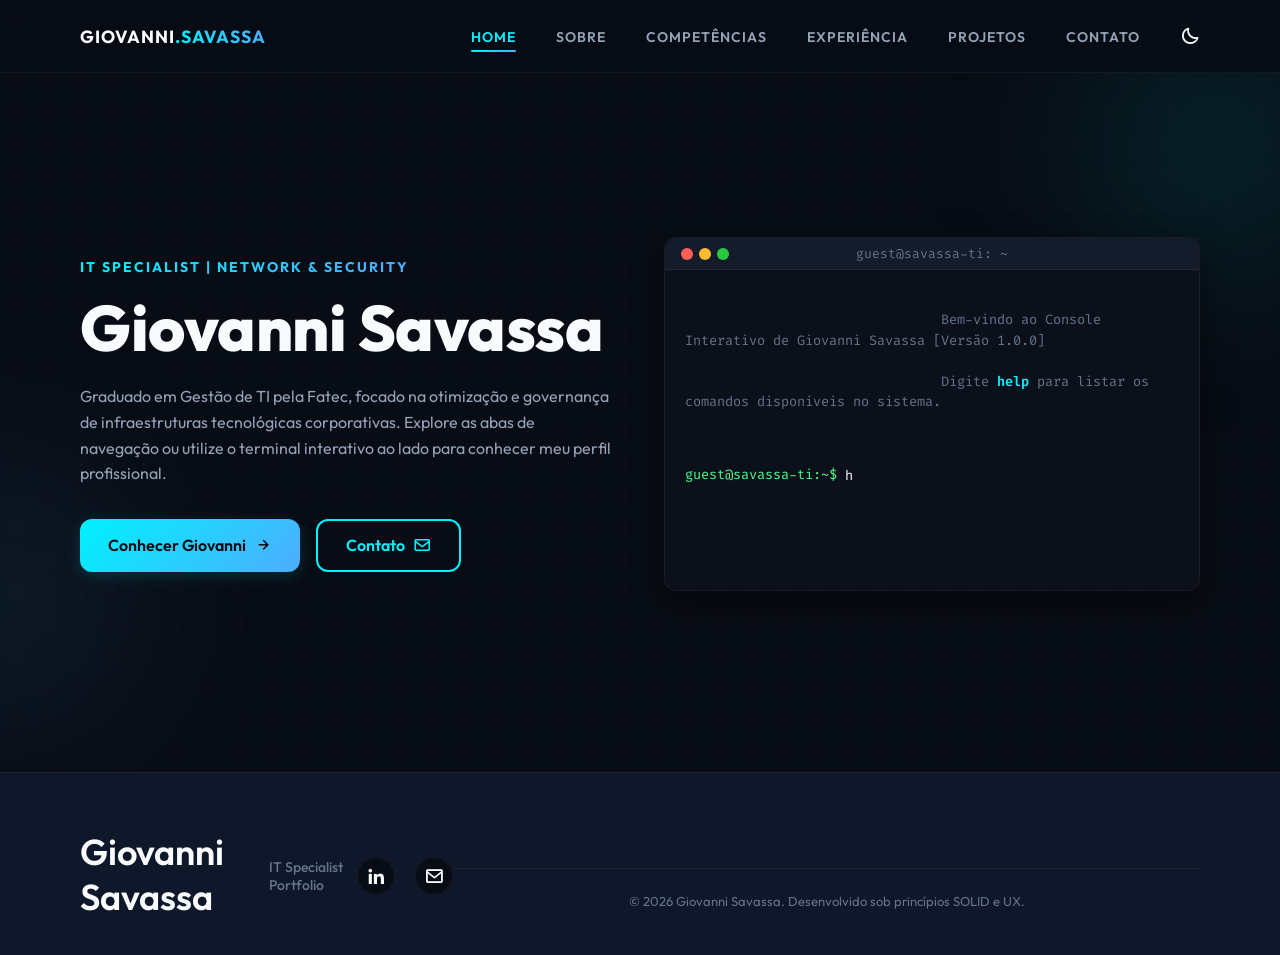
==== commit c5efc20e: "feat: update resume experience details and contact information to outlook email and phone" ====
--- a/index.html
+++ b/index.html
@@ -112,7 +112,7 @@
             <p class="footer__subtitle">IT Specialist Portfolio</p>
             <ul class="footer__socials">
                 <li><a href="https://www.linkedin.com/in/giovanni-savassa" target="_blank" class="footer__social"><i class="bx bxl-linkedin"></i></a></li>
-                <li><a href="mailto:giovannisavassa4@gmail.com" class="footer__social"><i class="bx bx-envelope"></i></a></li>
+                <li><a href="mailto:giovannisavassa@outlook.com" class="footer__social"><i class="bx bx-envelope"></i></a></li>
             </ul>
             <span class="footer__copy">&#169; 2026 Giovanni Savassa. Desenvolvido sob princípios SOLID e UX.</span>
         </div>
--- a/assets/css/main.css
+++ b/assets/css/main.css
@@ -13,6 +13,8 @@
     font-family: var(--body-font);
     font-size: var(--normal-font-size);
     background-color: var(--body-color);
+    background-image: radial-gradient(var(--card-border) 1.5px, transparent 1.5px);
+    background-size: 32px 32px;
     color: var(--text-color);
     transition: background-color var(--transition), color var(--transition);
     overflow-x: hidden;
@@ -121,3 +123,20 @@
         margin-inline: 1rem;
     }
 }
+
+/* ==================== SMOOTH TRANSITIONS & ANIMATIONS ==================== */
+@keyframes fadeInUp {
+    from {
+        opacity: 0;
+        transform: translateY(20px);
+    }
+    to {
+        opacity: 1;
+        transform: translateY(0);
+    }
+}
+
+.section {
+    animation: fadeInUp 0.7s cubic-bezier(0.16, 1, 0.3, 1) forwards;
+}
+
--- a/assets/css/layout.css
+++ b/assets/css/layout.css
@@ -228,8 +228,15 @@
         column-gap: 2.5rem;
     }
     .nav__menu {
+        position: static;
+        width: auto;
+        background-color: transparent;
+        border-bottom: none;
+        box-shadow: none;
+        padding-block: 0;
         margin-left: auto;
         margin-right: 2.5rem;
+        transition: none;
     }
     
     .footer__container {
--- a/assets/css/components.css
+++ b/assets/css/components.css
@@ -41,8 +41,16 @@
 }
 
 /* ==================== HERO SECTION (HOME) ==================== */
+.home {
+    min-height: calc(100vh - 8rem);
+    display: flex;
+    align-items: center;
+    padding-block: 4rem 2rem;
+}
+
 .home__container {
-    row-gap: 2rem;
+    width: 100%;
+    row-gap: 3rem;
     align-items: center;
     padding-top: 1.5rem;
 }
@@ -158,12 +166,13 @@
     padding: 1.25rem .75rem;
     text-align: center;
     box-shadow: 0 4px 12px var(--shadow-color);
-    transition: transform var(--transition), border-color var(--transition);
+    transition: transform var(--transition), border-color var(--transition), box-shadow var(--transition);
 }
 
 .about__info-card:hover {
     transform: translateY(-5px);
     border-color: var(--first-color);
+    box-shadow: 0 10px 24px var(--accent-glow);
 }
 
 .about__info-title {
@@ -250,12 +259,13 @@
     border-radius: var(--border-radius-lg);
     padding: 1.75rem;
     box-shadow: 0 6px 16px var(--shadow-color);
-    transition: transform var(--transition), border-color var(--transition);
+    transition: transform var(--transition), border-color var(--transition), box-shadow var(--transition);
 }
 
 .skills__card:hover {
     transform: translateY(-5px);
-    border-color: rgba(0, 242, 254, 0.2);
+    border-color: var(--first-color);
+    box-shadow: 0 10px 24px var(--accent-glow);
 }
 
 .skills__card-header {
@@ -302,13 +312,25 @@
     max-width: 800px;
     margin: 0 auto;
     position: relative;
-    padding-left: 1.5rem;
+    padding-left: 2rem;
     border-left: 2px solid var(--card-border);
 }
 
 .experience__item {
     position: relative;
-    margin-bottom: 3.5rem;
+    margin-bottom: 2.5rem;
+    background-color: var(--card-bg);
+    border: 1px solid var(--card-border);
+    border-radius: var(--border-radius-lg);
+    padding: 2rem;
+    box-shadow: 0 4px 12px var(--shadow-color);
+    transition: transform var(--transition), border-color var(--transition), box-shadow var(--transition);
+}
+
+.experience__item:hover {
+    transform: translateY(-4px);
+    border-color: var(--first-color);
+    box-shadow: 0 10px 24px var(--accent-glow);
 }
 
 .experience__item:last-child {
@@ -317,15 +339,16 @@
 
 .experience__marker {
     position: absolute;
-    left: calc(-1.5rem - 6px);
-    top: 5px;
-    width: 10px;
-    height: 10px;
+    left: calc(-2rem - 7px);
+    top: 2rem;
+    width: 12px;
+    height: 12px;
     background-color: var(--body-color);
     border: 2px solid var(--first-color);
     border-radius: 50%;
     box-shadow: 0 0 10px var(--first-color);
     transition: background-color var(--transition);
+    z-index: 1;
 }
 
 .experience__item:hover .experience__marker {
@@ -335,6 +358,7 @@
 .experience__role {
     font-size: var(--h2-font-size);
     font-weight: var(--font-bold);
+    color: var(--title-color);
     margin-bottom: 0.25rem;
 }
 
@@ -344,7 +368,7 @@
     align-items: center;
     column-gap: 0.75rem;
     row-gap: 0.25rem;
-    margin-bottom: 1rem;
+    margin-bottom: 1.5rem;
     font-size: var(--small-font-size);
 }
 
@@ -360,18 +384,18 @@
 .experience__bullets {
     display: flex;
     flex-direction: column;
-    row-gap: 0.6rem;
+    row-gap: 0.8rem;
 }
 
 .experience__bullet {
     display: flex;
     align-items: flex-start;
-    column-gap: 0.5rem;
-    line-height: 1.5;
+    column-gap: 0.75rem;
+    line-height: 1.6;
 }
 
 .experience__bullet-icon {
-    font-size: 1.1rem;
+    font-size: 1.2rem;
     color: var(--first-color);
     margin-top: 0.15rem;
 }
@@ -379,13 +403,14 @@
 /* ==================== PROJECTS SECTION ==================== */
 .projects__container {
     grid-template-columns: 1fr;
+    gap: 2rem;
 }
 
 .projects__card {
     background: var(--card-bg);
     border: 1px solid var(--card-border);
     border-radius: var(--border-radius-lg);
-    padding: 1.75rem;
+    padding: 2rem;
     box-shadow: 0 6px 16px var(--shadow-color);
     display: flex;
     flex-direction: column;
@@ -395,26 +420,33 @@
 .projects__card:hover {
     transform: translateY(-8px);
     border-color: var(--first-color);
-    box-shadow: 0 12px 30px rgba(0, 242, 254, 0.1);
+    box-shadow: 0 12px 30px var(--accent-glow);
+}
+
+.projects__header {
+    display: flex;
+    justify-content: space-between;
+    align-items: flex-start;
+    margin-bottom: 0.75rem;
 }
 
 .projects__project-title {
     font-size: var(--h2-font-size);
-    margin-bottom: 0.75rem;
-    display: flex;
-    justify-content: space-between;
-    align-items: center;
-}
-
-.projects__project-title i {
+    font-weight: var(--font-bold);
+    color: var(--title-color);
+}
+
+.projects__folder-icon {
+    font-size: 1.75rem;
     color: var(--first-color);
+    margin-left: 0.5rem;
 }
 
 .projects__tech-list {
     display: flex;
     flex-wrap: wrap;
     gap: 0.4rem;
-    margin-bottom: 1.25rem;
+    margin-bottom: 1.5rem;
 }
 
 .projects__tech-badge {
@@ -422,7 +454,7 @@
     background-color: var(--input-color);
     border: 1px solid var(--card-border);
     color: var(--second-color);
-    padding: 0.2rem 0.5rem;
+    padding: 0.25rem 0.6rem;
     border-radius: var(--border-radius-sm);
     font-weight: var(--font-semibold);
 }
@@ -431,16 +463,64 @@
     flex-grow: 1;
     display: flex;
     flex-direction: column;
-    row-gap: 0.75rem;
-}
-
-.projects__detail {
+    row-gap: 1rem;
+}
+
+.projects__detail-box {
+    padding: 1.25rem;
+    border-radius: var(--border-radius-md);
+    background-color: var(--body-color);
+    border: 1px solid var(--card-border);
+    transition: border-color var(--transition);
+}
+
+.projects__detail-box:hover {
+    border-color: rgba(255, 255, 255, 0.05);
+}
+
+.projects__detail-box--challenge {
+    background-color: rgba(239, 68, 68, 0.02);
+    border-left: 3px solid #ef4444;
+}
+.projects__detail-box--challenge .projects__detail-title {
+    color: #f87171;
+}
+
+.projects__detail-box--solution {
+    background-color: rgba(59, 130, 246, 0.02);
+    border-left: 3px solid #3b82f6;
+}
+.projects__detail-box--solution .projects__detail-title {
+    color: #60a5fa;
+}
+
+.projects__detail-box--impact {
+    background-color: rgba(16, 185, 129, 0.02);
+    border-left: 3px solid #10b981;
+}
+.projects__detail-box--impact .projects__detail-title {
+    color: #34d399;
+}
+
+.projects__detail-title {
+    display: flex;
+    align-items: center;
+    column-gap: 0.5rem;
+    font-size: var(--small-font-size);
+    font-weight: var(--font-bold);
+    margin-bottom: 0.35rem;
+    text-transform: uppercase;
+    letter-spacing: 0.5px;
+}
+
+.projects__detail-title i {
+    font-size: 1.1rem;
+}
+
+.projects__detail-text {
     font-size: var(--normal-font-size);
-    line-height: 1.5;
-}
-
-.projects__detail strong {
-    color: var(--title-color);
+    line-height: 1.6;
+    color: var(--text-color);
 }
 
 /* ==================== CONTACT SECTION ==================== */
@@ -467,12 +547,13 @@
     padding: 1.5rem;
     text-align: center;
     box-shadow: 0 4px 12px var(--shadow-color);
-    transition: transform var(--transition), border-color var(--transition);
+    transition: transform var(--transition), border-color var(--transition), box-shadow var(--transition);
 }
 
 .contact__card:hover {
     transform: translateY(-5px);
     border-color: var(--first-color);
+    box-shadow: 0 10px 24px var(--accent-glow);
 }
 
 .contact__card-icon {
@@ -592,9 +673,6 @@
     .contact__info {
         grid-template-columns: repeat(2, 1fr);
     }
-    .contact__card:last-child {
-        grid-column: span 2;
-    }
 }
 
 @media screen and (min-width: 768px) {
@@ -642,7 +720,7 @@
 /* ==================== INTERACTIVE TERMINAL (CLI) ==================== */
 .terminal__container {
     width: 100%;
-    max-width: 500px;
+    max-width: 580px;
     display: flex;
     justify-content: center;
 }
@@ -727,7 +805,8 @@
 .terminal__text {
     margin-bottom: 0.75rem;
     white-space: pre-wrap;
-    word-break: break-all;
+    word-break: normal;
+    overflow-wrap: break-word;
 }
 
 .terminal__welcome {
@@ -780,3 +859,282 @@
     }
 }
 
+/* ==================== PREMIUM ABOUT PAGE STYLING ==================== */
+.about__hero-grid {
+    display: grid;
+    grid-template-columns: 1fr;
+    gap: 2rem;
+    margin-bottom: 3.5rem;
+}
+
+.about__bio-card {
+    background-color: var(--card-bg);
+    border: 1px solid var(--card-border);
+    border-radius: var(--border-radius-lg);
+    padding: 2rem;
+    position: relative;
+    box-shadow: 0 6px 20px var(--shadow-color);
+}
+
+.about__accent-bar {
+    height: 4px;
+    width: 60px;
+    background: linear-gradient(90deg, var(--first-color), var(--second-color));
+    border-radius: var(--border-radius-sm);
+    margin-bottom: 1.5rem;
+}
+
+.about__bio-title {
+    font-size: var(--h2-font-size);
+    font-weight: var(--font-bold);
+    margin-bottom: 1rem;
+    color: var(--title-color);
+}
+
+.about__quote {
+    font-style: italic;
+    color: var(--text-color);
+    font-size: var(--normal-font-size);
+    padding-left: 1.25rem;
+    border-left: 3px solid var(--first-color);
+    margin-top: 1.75rem;
+    line-height: 1.6;
+}
+
+.about__metrics-grid {
+    display: grid;
+    grid-template-columns: repeat(2, 1fr);
+    gap: 1.25rem;
+}
+
+.about__metric-card {
+    background-color: var(--card-bg);
+    border: 1px solid var(--card-border);
+    border-radius: var(--border-radius-md);
+    padding: 1.75rem 1rem;
+    text-align: center;
+    box-shadow: 0 4px 12px var(--shadow-color);
+    display: flex;
+    flex-direction: column;
+    align-items: center;
+    justify-content: center;
+    transition: transform var(--transition), border-color var(--transition), box-shadow var(--transition);
+}
+
+.about__metric-card:hover {
+    transform: translateY(-5px);
+    border-color: var(--first-color);
+    box-shadow: 0 8px 24px var(--accent-glow);
+}
+
+.about__metric-icon {
+    font-size: 2.25rem;
+    margin-bottom: 0.75rem;
+}
+
+.red-icon { color: #f87171; }
+.green-icon { color: #34d399; }
+.blue-icon { color: #60a5fa; }
+.cyan-icon { color: #22d3ee; }
+
+.about__metric-number {
+    font-size: var(--h1-font-size);
+    font-weight: var(--font-extra-bold);
+    color: var(--title-color);
+    margin-bottom: 0.25rem;
+}
+
+.about__metric-label {
+    font-size: var(--smaller-font-size);
+    color: var(--text-color-light);
+    font-weight: var(--font-semibold);
+}
+
+.about__section-divider {
+    margin-top: 4.5rem;
+    margin-bottom: 2rem;
+    border-bottom: 1px solid var(--card-border);
+    padding-bottom: 0.75rem;
+}
+
+.about__subtitle-gradient {
+    font-size: 1.35rem;
+    font-weight: var(--font-bold);
+    letter-spacing: 0.5px;
+    background: linear-gradient(90deg, var(--first-color), var(--second-color));
+    -webkit-background-clip: text;
+    -webkit-text-fill-color: transparent;
+    display: inline-block;
+}
+
+.about__philosophies,
+.about__problems {
+    display: grid;
+    grid-template-columns: 1fr;
+    gap: 1.5rem;
+}
+
+.about__philosophy-card,
+.about__problem-card {
+    background-color: var(--card-bg);
+    border: 1px solid var(--card-border);
+    border-radius: var(--border-radius-lg);
+    padding: 1.75rem;
+    box-shadow: 0 4px 12px var(--shadow-color);
+    transition: transform var(--transition), border-color var(--transition), box-shadow var(--transition);
+}
+
+.about__philosophy-card:hover,
+.about__problem-card:hover {
+    transform: translateY(-5px);
+    border-color: var(--first-color);
+    box-shadow: 0 10px 24px var(--accent-glow);
+}
+
+.about__philosophy-header {
+    display: flex;
+    align-items: center;
+    column-gap: 0.75rem;
+    margin-bottom: 1rem;
+}
+
+.about__philosophy-header i {
+    font-size: 2rem;
+    color: var(--first-color);
+}
+
+.about__philosophy-header h4 {
+    font-size: var(--h3-font-size);
+    font-weight: var(--font-bold);
+}
+
+.about__philosophy-card p,
+.about__problem-card p {
+    font-size: var(--normal-font-size);
+    line-height: 1.6;
+    color: var(--text-color);
+}
+
+.about__problem-badge {
+    display: inline-block;
+    font-size: var(--smaller-font-size);
+    font-weight: var(--font-bold);
+    padding: 0.35rem 0.75rem;
+    border-radius: var(--border-radius-sm);
+    margin-bottom: 1.25rem;
+    text-transform: uppercase;
+    letter-spacing: 0.5px;
+}
+
+.alert-red {
+    background-color: rgba(239, 68, 68, 0.1);
+    color: #f87171;
+    border: 1px solid rgba(239, 68, 68, 0.2);
+}
+
+.alert-orange {
+    background-color: rgba(249, 115, 22, 0.1);
+    color: #fb923c;
+    border: 1px solid rgba(249, 115, 22, 0.2);
+}
+
+.alert-green {
+    background-color: rgba(16, 185, 129, 0.1);
+    color: #34d399;
+    border: 1px solid rgba(16, 185, 129, 0.2);
+}
+
+.about__education-languages {
+    display: grid;
+    grid-template-columns: 1fr;
+    gap: 2rem;
+}
+
+.about__languages-grid {
+    display: flex;
+    flex-direction: column;
+    row-gap: 1.25rem;
+    margin-top: 1rem;
+}
+
+.about__lang-bar {
+    display: flex;
+    flex-direction: column;
+    row-gap: 0.5rem;
+}
+
+.about__lang-name {
+    font-size: var(--normal-font-size);
+    font-weight: var(--font-semibold);
+    color: var(--title-color);
+}
+
+.about__bar-bg {
+    width: 100%;
+    height: 8px;
+    background-color: var(--input-color);
+    border-radius: 4px;
+    overflow: hidden;
+}
+
+.about__bar-fill {
+    height: 100%;
+    background: linear-gradient(90deg, var(--first-color), var(--second-color));
+    border-radius: 4px;
+    transition: width 1s ease-in-out;
+}
+
+/* Responsive Overrides */
+@media screen and (min-width: 768px) {
+    .about__hero-grid {
+        grid-template-columns: 1.1fr 0.9fr;
+    }
+    
+    .about__philosophies,
+    .about__problems {
+        grid-template-columns: repeat(3, 1fr);
+    }
+    
+    .about__education-languages {
+        grid-template-columns: 1.1fr 0.9fr;
+    }
+}
+
+/* ==================== DETAILED SKILLS VISUAL CATEGORIES ==================== */
+.skills__card--support { border-top: 3px solid #10b981; }
+.skills__card--network { border-top: 3px solid #3b82f6; }
+.skills__card--security { border-top: 3px solid #ef4444; }
+.skills__card--systems { border-top: 3px solid #f59e0b; }
+.skills__card--web { border-top: 3px solid #06b6d4; }
+
+.skills__icon-box {
+    display: flex;
+    align-items: center;
+    justify-content: center;
+    width: 44px;
+    height: 44px;
+    border-radius: var(--border-radius-sm);
+    flex-shrink: 0;
+}
+.skills__icon-box--support { background-color: rgba(16, 185, 129, 0.1); }
+.skills__icon-box--support i { color: #10b981; }
+
+.skills__icon-box--network { background-color: rgba(59, 130, 246, 0.1); }
+.skills__icon-box--network i { color: #3b82f6; }
+
+.skills__icon-box--security { background-color: rgba(239, 68, 68, 0.1); }
+.skills__icon-box--security i { color: #ef4444; }
+
+.skills__icon-box--systems { background-color: rgba(245, 158, 11, 0.1); }
+.skills__icon-box--systems i { color: #f59e0b; }
+
+.skills__icon-box--web { background-color: rgba(6, 182, 212, 0.1); }
+.skills__icon-box--web i { color: #06b6d4; }
+
+.skills__tag--support:hover { border-color: #10b981; background-color: rgba(16, 185, 129, 0.08); color: #10b981; }
+.skills__tag--network:hover { border-color: #3b82f6; background-color: rgba(59, 130, 246, 0.08); color: #3b82f6; }
+.skills__tag--security:hover { border-color: #ef4444; background-color: rgba(239, 68, 68, 0.08); color: #ef4444; }
+.skills__tag--systems:hover { border-color: #f59e0b; background-color: rgba(245, 158, 11, 0.08); color: #f59e0b; }
+.skills__tag--web:hover { border-color: #06b6d4; background-color: rgba(6, 182, 212, 0.08); color: #06b6d4; }
+
+
